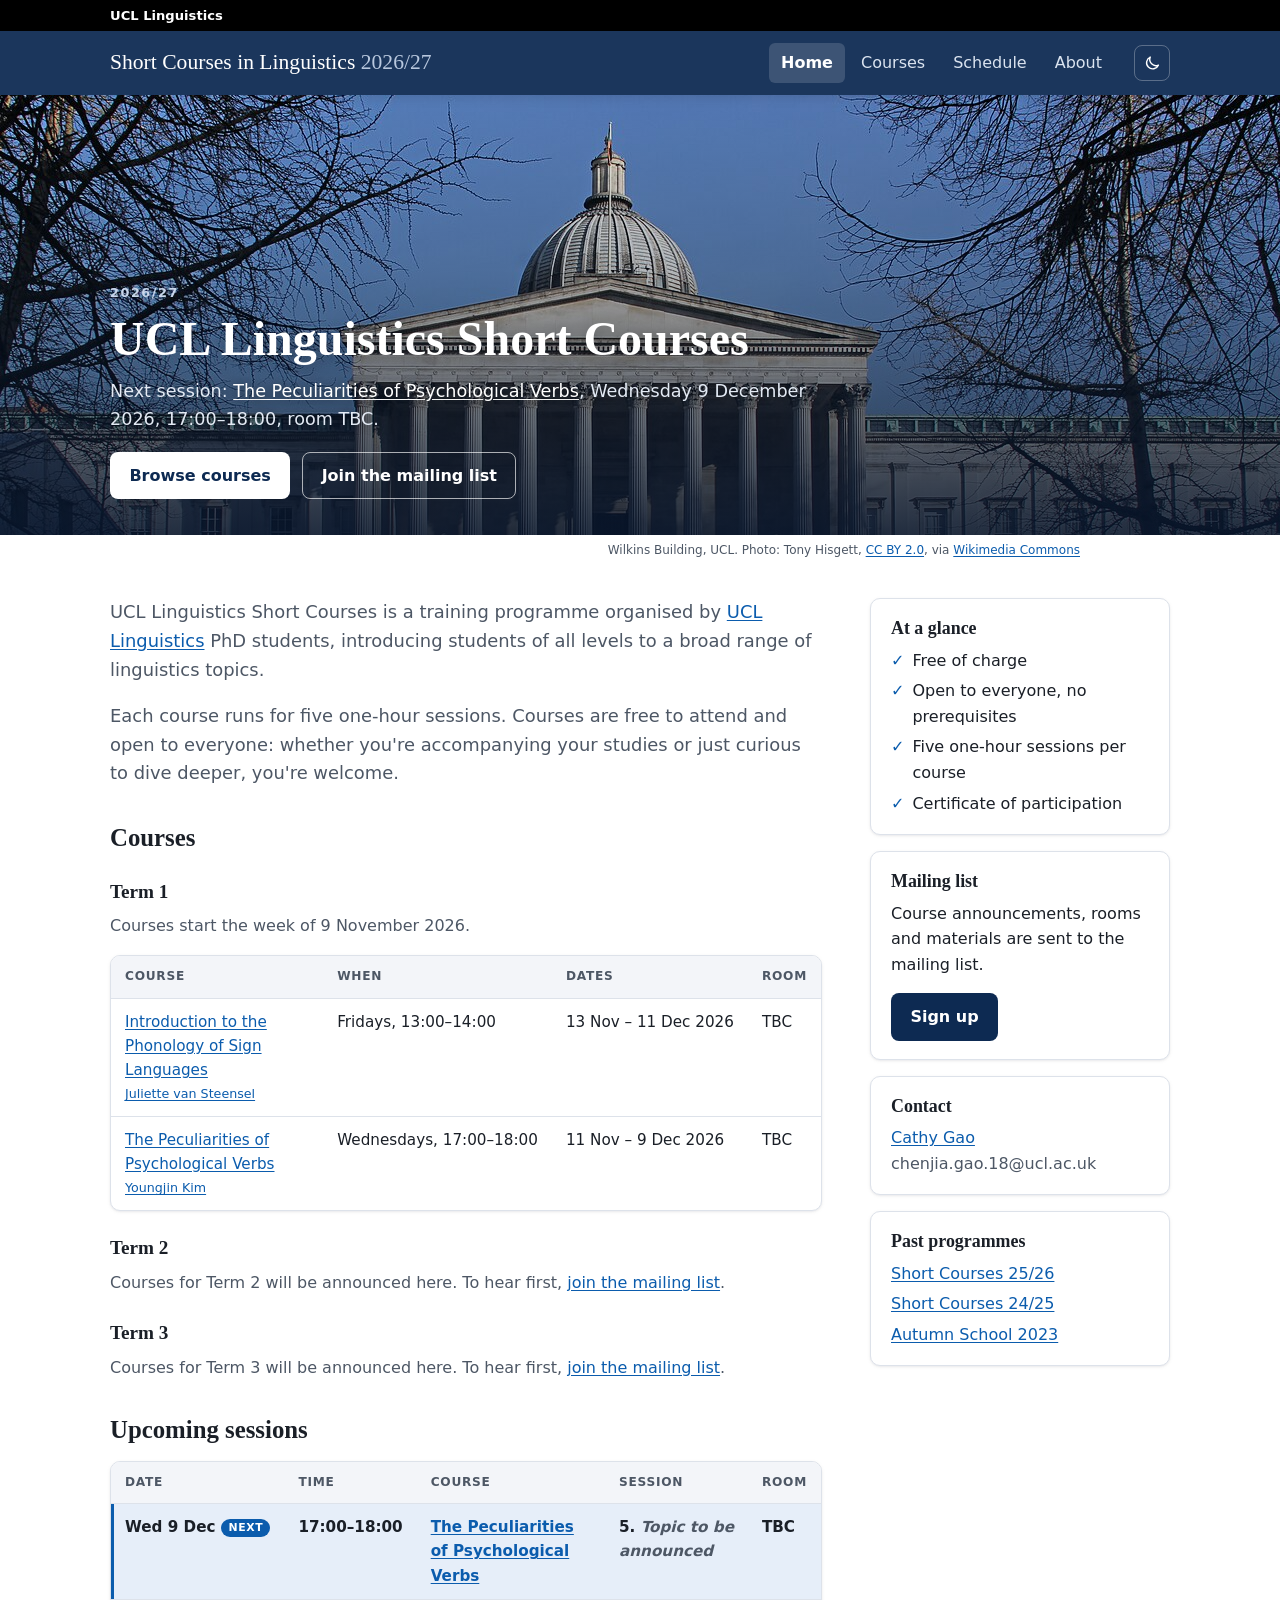
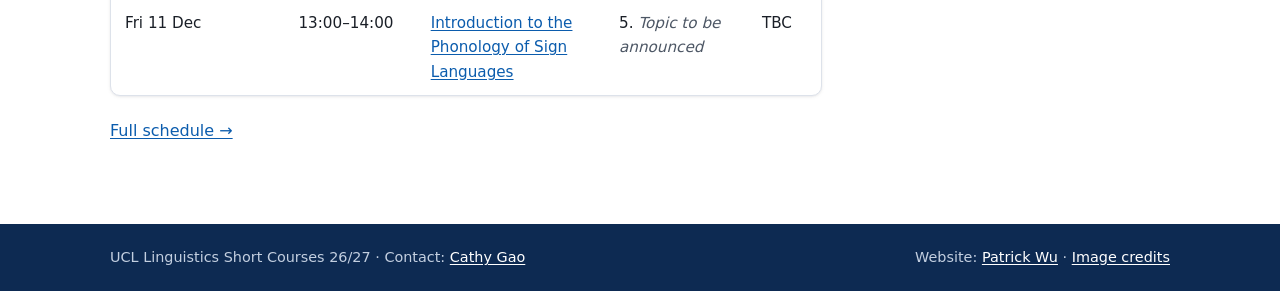
==== index.html @ 97207bc5 "init page" ====
<!DOCTYPE html>
<html lang="en-GB">
<head>
  <meta charset="utf-8">
  <meta name="viewport" content="width=device-width, initial-scale=1">
  <title>UCL Linguistics Short Courses</title>
  <meta name="description" content="Free short courses in linguistics, taught by UCL Linguistics PhD students and researchers. Open to everyone.">
  <link rel="icon" href="assets/favicon.svg" type="image/svg+xml">
  <link rel="stylesheet" href="assets/site.css">
</head>
<!-- Content lives in data.js. This file only says which page to show. -->
<body data-page="home">
  <div id="app">
    <noscript><p style="padding:2rem">Please turn on JavaScript to view this site.</p></noscript>
  </div>
  <script src="data.js"></script>
  <script src="assets/site.js"></script>
</body>
</html>
---- assets/site.css ----
/* UCL Linguistics Short Courses — site styles */

:root {
  --bg: #ffffff;
  --bg-soft: #f3f5f9;
  --surface: #ffffff;
  --ink: #1a1f27;
  --ink-2: #4d5765;
  --line: #dde2ea;
  --navy: #0d2a52;
  --link: #0b5cad;
  --link-hover: #083f78;
  --accent-soft: #e6eef9;
  --btn: #0d2a52;
  --notice: #fff6d6;
  --notice-line: #e2c25a;
  --radius: 10px;
  --shadow: 0 1px 2px rgba(16, 24, 40, .05), 0 1px 4px rgba(16, 24, 40, .05);
  --shadow-hover: 0 6px 20px rgba(16, 24, 40, .10);
  --font: "Segoe UI", system-ui, -apple-system, Roboto, "Helvetica Neue", Arial, sans-serif;
  --font-serif: "Palatino Linotype", Palatino, "Book Antiqua", Georgia, serif;
  color-scheme: light;
}

/* Dark theme: set by the toggle, or by the device setting until the toggle is used */
:root[data-theme="dark"] {
  --bg: #10141a;
  --bg-soft: #161c24;
  --surface: #1a212b;
  --ink: #e7eaf0;
  --ink-2: #a6afbd;
  --line: #2a3340;
  --link: #8ab8f0;
  --link-hover: #b5d2f6;
  --accent-soft: #1d3150;
  --btn: #2f62ad;
  --notice: #3a3115;
  --notice-line: #7a6522;
  --shadow: 0 1px 2px rgba(0, 0, 0, .3);
  --shadow-hover: 0 6px 20px rgba(0, 0, 0, .45);
  color-scheme: dark;
}
/* Avoid a white flash before the script has picked the theme */
@media (prefers-color-scheme: dark) { html:not([data-theme]) { background: #10141a; } }

*, *::before, *::after { box-sizing: border-box; }
html { -webkit-text-size-adjust: 100%; scroll-padding-top: 84px; }
@media (prefers-reduced-motion: no-preference) { html { scroll-behavior: smooth; } }
body { margin: 0; background: var(--bg); color: var(--ink); font: 16px/1.6 var(--font); transition: background-color .2s, color .2s; }
img { max-width: 100%; height: auto; display: block; }
a { color: var(--link); text-underline-offset: 2px; transition: color .15s; }
a:hover { color: var(--link-hover); }
:focus-visible { outline: 2px solid var(--link); outline-offset: 2px; border-radius: 4px; }
h1, h2, h3 { font-family: var(--font-serif); font-weight: 700; line-height: 1.25; color: var(--ink); }
h1 { font-size: 2.1rem; margin: 0 0 .5rem; }
h2 { font-size: 1.55rem; margin: 2.2rem 0 .9rem; }
h3 { font-size: 1.2rem; margin: 1.6rem 0 .6rem; }
h4 { font-size: 1rem; margin: 0; }
p { margin: 0 0 1em; }
.wrap { max-width: 1100px; margin: 0 auto; padding: 0 20px; }
.muted { color: var(--ink-2); }
.tba { color: var(--ink-2); font-style: italic; }
.skip { position: absolute; left: -999px; top: 8px; background: var(--bg); padding: 8px 12px; z-index: 30; }
.skip:focus { left: 8px; }
.ic { width: 1.1em; height: 1.1em; fill: none; stroke: currentColor; stroke-width: 1.8; stroke-linecap: round; stroke-linejoin: round; }

/* ---------- buttons ---------- */

.btn {
  display: inline-flex; align-items: center; gap: 8px;
  padding: .62em 1.15em; border-radius: 8px; border: 1.5px solid transparent;
  background: var(--btn); color: #fff; font-weight: 600; text-decoration: none;
  transition: background-color .15s, transform .15s, box-shadow .15s;
}
.btn:hover { color: #fff; transform: translateY(-1px); box-shadow: var(--shadow-hover); }
.btn-light { background: #fff; color: var(--navy); }
.btn-light:hover { background: #eaf1fb; color: var(--navy); }
.btn-outline { background: transparent; color: #fff; border-color: rgba(255, 255, 255, .65); }
.btn-outline:hover { background: rgba(255, 255, 255, .12); }

/* ---------- masthead ---------- */

.topbar { background: #000; font-size: .82rem; }
.topbar .wrap { padding-top: 5px; padding-bottom: 5px; }
.topbar a { color: #fff; text-decoration: none; font-weight: 600; }
.topbar a:hover { color: #fff; text-decoration: underline; }

.masthead {
  position: sticky; top: 0; z-index: 20;
  background: color-mix(in srgb, var(--navy) 94%, transparent);
  backdrop-filter: saturate(1.3) blur(8px);
  box-shadow: 0 2px 12px rgba(0, 0, 0, .12);
}
.masthead .wrap { display: flex; flex-wrap: wrap; align-items: center; gap: 8px 20px; min-height: 64px; }
.site-title { margin-right: auto; color: #fff; text-decoration: none; font-family: var(--font-serif); line-height: 1.2; font-size: 1.35rem; }
.site-title:hover { color: #fff; }
.site-title span { font-weight: 400; color: #b9c8de; }
.masthead nav ul { list-style: none; display: flex; gap: 4px; margin: 0; padding: 0; }
.masthead nav a {
  display: block; padding: 7px 12px; border-radius: 6px;
  color: #dbe4f0; text-decoration: none; transition: background-color .15s, color .15s;
}
.masthead nav a:hover { color: #fff; background: rgba(255, 255, 255, .09); }
.masthead nav a[aria-current="page"] { color: #fff; background: rgba(255, 255, 255, .15); font-weight: 600; }
.theme-toggle {
  display: grid; place-items: center; width: 36px; height: 36px; padding: 0; cursor: pointer;
  border: 1px solid rgba(255, 255, 255, .28); border-radius: 8px; background: transparent; color: #fff; font-size: 1.05rem;
  transition: background-color .15s;
}
.theme-toggle:hover { background: rgba(255, 255, 255, .1); }

.notice { background: var(--notice); border-bottom: 1px solid var(--notice-line); }
.notice .wrap { padding-top: 10px; padding-bottom: 10px; }

/* ---------- hero (home) ---------- */

.hero { position: relative; isolation: isolate; background: var(--navy); color: #fff; overflow: hidden; }
.hero > img { position: absolute; inset: 0; width: 100%; height: 100%; object-fit: cover; object-position: center 30%; z-index: -2; }
.hero::before {
  content: ""; position: absolute; inset: 0; z-index: -1;
  background: linear-gradient(180deg, rgba(8, 22, 45, .05) 0%, rgba(8, 22, 45, .3) 40%, rgba(8, 22, 45, .88) 100%);
}
.hero .wrap { min-height: clamp(320px, 36vw, 440px); display: flex; flex-direction: column; justify-content: flex-end; padding-top: 48px; padding-bottom: 36px; }
.hero .eyebrow { font-size: .8rem; letter-spacing: .12em; text-transform: uppercase; font-weight: 600; color: #c9d7ec; margin: 0 0 6px; }
.hero h1 { color: #fff; font-size: clamp(2rem, 4.4vw, 3rem); margin: 0 0 8px; text-shadow: 0 2px 16px rgba(0, 0, 0, .35); }
.hero-status { font-size: 1.1rem; color: #e3eaf4; max-width: 42em; margin-bottom: 18px; text-shadow: 0 1px 8px rgba(0, 0, 0, .45); }
.hero a:not(.btn) { color: #fff; }
.hero-actions { display: flex; flex-wrap: wrap; gap: 12px; }
.credit { font-size: .75rem; color: var(--ink-2); text-align: right; margin: 0; padding-top: 6px; padding-bottom: 6px; }

/* ---------- layout ---------- */

main { padding-bottom: 64px; }
.page { padding-top: 32px; }
.page-title { padding-top: 36px; }
.with-aside { display: grid; grid-template-columns: minmax(0, 1fr) 300px; gap: 48px; align-items: start; }
.with-aside > :first-child > :first-child { margin-top: 0; }
.lead { font-size: 1.12rem; color: var(--ink-2); }

.box {
  background: var(--surface); border: 1px solid var(--line); border-radius: var(--radius);
  padding: 18px 20px; margin-bottom: 16px; box-shadow: var(--shadow);
}
.box h2 { font-size: 1.12rem; margin: 0 0 8px; }
.box p:last-child, .box ul:last-child { margin-bottom: 0; }
.plain { list-style: none; margin: 0; padding: 0; }
.plain li + li { margin-top: 5px; }
.ticks li { display: flex; gap: 8px; align-items: baseline; }
.ticks li::before { content: "✓"; color: var(--link); font-weight: 700; }

.contents { background: var(--bg-soft); border-radius: var(--radius); padding: 16px 20px; margin: 0 0 8px; }
.contents h2 { font-size: .85rem; margin: 0 0 8px; font-family: var(--font); text-transform: uppercase; letter-spacing: .08em; color: var(--ink-2); }
.contents ul ul { margin: 2px 0 6px; padding-left: 1.2em; }
.contents li > span { font-weight: 600; }

/* ---------- tables ---------- */

.table-wrap { border: 1px solid var(--line); border-radius: var(--radius); overflow: hidden; background: var(--surface); box-shadow: var(--shadow); margin: 0 0 1.4rem; }
table { width: 100%; border-collapse: collapse; font-size: .95rem; }
th, td { text-align: left; vertical-align: top; padding: 11px 14px; border-bottom: 1px solid var(--line); }
tbody tr:last-child td { border-bottom: 0; }
thead th { background: var(--bg-soft); font-size: .76rem; text-transform: uppercase; letter-spacing: .06em; color: var(--ink-2); white-space: nowrap; }
tbody tr { transition: background-color .12s; }
tbody tr:hover { background: var(--bg-soft); }
td.nowrap { white-space: nowrap; }
td small { display: block; color: var(--ink-2); margin-top: 2px; }
tr.is-past td, tr.is-past a { color: var(--ink-2); }
tr.is-next { background: var(--accent-soft); }
tr.is-next:hover { background: var(--accent-soft); }
tr.is-next td { font-weight: 600; }
tr.is-next td:first-child { box-shadow: inset 3px 0 var(--link); }
.label-next {
  display: inline-block; font: 700 .68rem/1.6 var(--font); text-transform: uppercase; letter-spacing: .06em;
  color: #fff; background: var(--link); padding: 0 7px; margin-left: 6px; border-radius: 999px; vertical-align: 1px;
}
:root[data-theme="dark"] .label-next { color: #0e1a2b; }

table.info { max-width: 760px; margin-bottom: 1.2rem; }
table.info th, table.info td { padding: 8px 12px 8px 0; }
table.info tr:hover { background: none; }
table.info th { width: 9.5em; color: var(--ink-2); font-weight: 600; }
table.info tbody tr:last-child th, table.info tbody tr:last-child td { border-bottom: 0; }

.filter-bar { display: flex; align-items: center; gap: 10px; margin: 0 0 8px; }
.filter-bar select {
  font: inherit; padding: 7px 10px; border: 1px solid var(--line); border-radius: 8px;
  background: var(--surface); color: var(--ink); flex: 0 1 auto; min-width: 0; width: 26em; max-width: 100%;
}

/* ---------- courses ---------- */

.course {
  background: var(--surface); border: 1px solid var(--line); border-radius: var(--radius);
  padding: 26px 30px; margin-top: 22px; box-shadow: var(--shadow);
}
.course h2 { margin-top: 0; }
.sessions { list-style: none; margin: 0; padding: 0; }
.sessions > li { display: flex; gap: 14px; padding: 13px 0; border-top: 1px solid var(--line); }
.session-n {
  flex: none; width: 30px; height: 30px; border-radius: 50%; display: grid; place-items: center;
  background: var(--accent-soft); color: var(--link); font-weight: 700; font-size: .9rem; margin-top: 1px;
}
.sessions .is-past .session-n { background: var(--bg-soft); color: var(--ink-2); }
.sessions .when { font-size: .9rem; color: var(--ink-2); margin: 2px 0 0; }
.sessions .is-past h4, .sessions .is-past .when { color: var(--ink-2); }
.sessions .detail { margin-top: 6px; }
.sessions .detail p, .sessions .detail ul { margin: 0 0 6px; }
.sessions ul.readings { padding-left: 1.2em; font-size: .95rem; }
.term-heading {
  font-size: .95rem; text-transform: uppercase; letter-spacing: .1em; font-family: var(--font);
  color: var(--ink-2); border-bottom: 2px solid var(--line); padding-bottom: 8px; margin-top: 44px;
}
.person + .person { margin-top: 14px; }
.person p { margin: 0; }

/* ---------- about ---------- */

figure.figure { float: right; width: min(380px, 45%); margin: 4px 0 16px 28px; }
figure.figure img { border-radius: 8px; box-shadow: var(--shadow-hover); }
figure.figure figcaption { margin-top: 8px; font-size: .78rem; color: var(--ink-2); }
.faq h3 { font-family: var(--font); font-size: 1rem; margin: 1.2rem 0 .3rem; }
.clear { clear: both; }

/* ---------- footer ---------- */

.site-footer { background: var(--navy); color: #c3cfe0; font-size: .9rem; }
.site-footer a { color: #fff; }
.site-footer a:hover { color: #cfe0f7; }
.site-footer .wrap { display: flex; flex-wrap: wrap; justify-content: space-between; gap: 8px 24px; padding-top: 22px; padding-bottom: 22px; }

/* ---------- data.js problems ---------- */

.fatal, .dev-warn { max-width: 860px; margin: 24px auto; padding: 16px 20px; border-radius: 8px; font: 15px/1.5 var(--font); }
.fatal { background: #fde8e8; color: #7a1010; border: 2px solid #e05252; }
.dev-warn { background: #fff4cc; color: #4d3800; border: 1px solid #e6c34d; }
.dev-warn ul { margin: 6px 0 0; padding-left: 1.2em; }

/* ---------- small screens ---------- */

@media (max-width: 900px) {
  .with-aside { grid-template-columns: 1fr; gap: 8px; }
  figure.figure { float: none; width: 100%; margin: 0 0 16px; }
}

@media (max-width: 640px) {
  html { scroll-padding-top: 120px; }
  h1 { font-size: 1.7rem; }
  .masthead .wrap { padding-top: 10px; padding-bottom: 4px; }
  .site-title { font-size: 1.05rem; flex: 1; min-width: 0; }
  .hero::before { background: linear-gradient(180deg, rgba(8, 22, 45, .3) 0%, rgba(8, 22, 45, .65) 45%, rgba(8, 22, 45, .92) 100%); }
  .masthead nav { order: 3; width: 100%; overflow-x: auto; }
  .masthead nav ul { margin-left: -12px; }
  .course { padding: 20px 18px; }
  /* Stack data tables into labelled rows */
  table.stack thead { position: absolute; width: 1px; height: 1px; overflow: hidden; clip: rect(0 0 0 0); }
  table.stack tr { display: block; padding: 10px 14px; border-bottom: 1px solid var(--line); }
  table.stack tbody tr:last-child { border-bottom: 0; }
  table.stack td { display: flex; gap: 10px; border: 0; padding: 2px 0; }
  table.stack td::before { content: attr(data-label); flex: 0 0 5.2em; color: var(--ink-2); font-size: .78rem; text-transform: uppercase; letter-spacing: .04em; padding-top: 2px; }
  table.stack td.nowrap { white-space: normal; }
  table.stack tr.is-next { box-shadow: inset 3px 0 var(--link); }
  table.stack tr.is-next td:first-child { box-shadow: none; }
}

@media (prefers-reduced-motion: reduce) {
  *, *::before, *::after { transition: none !important; }
}
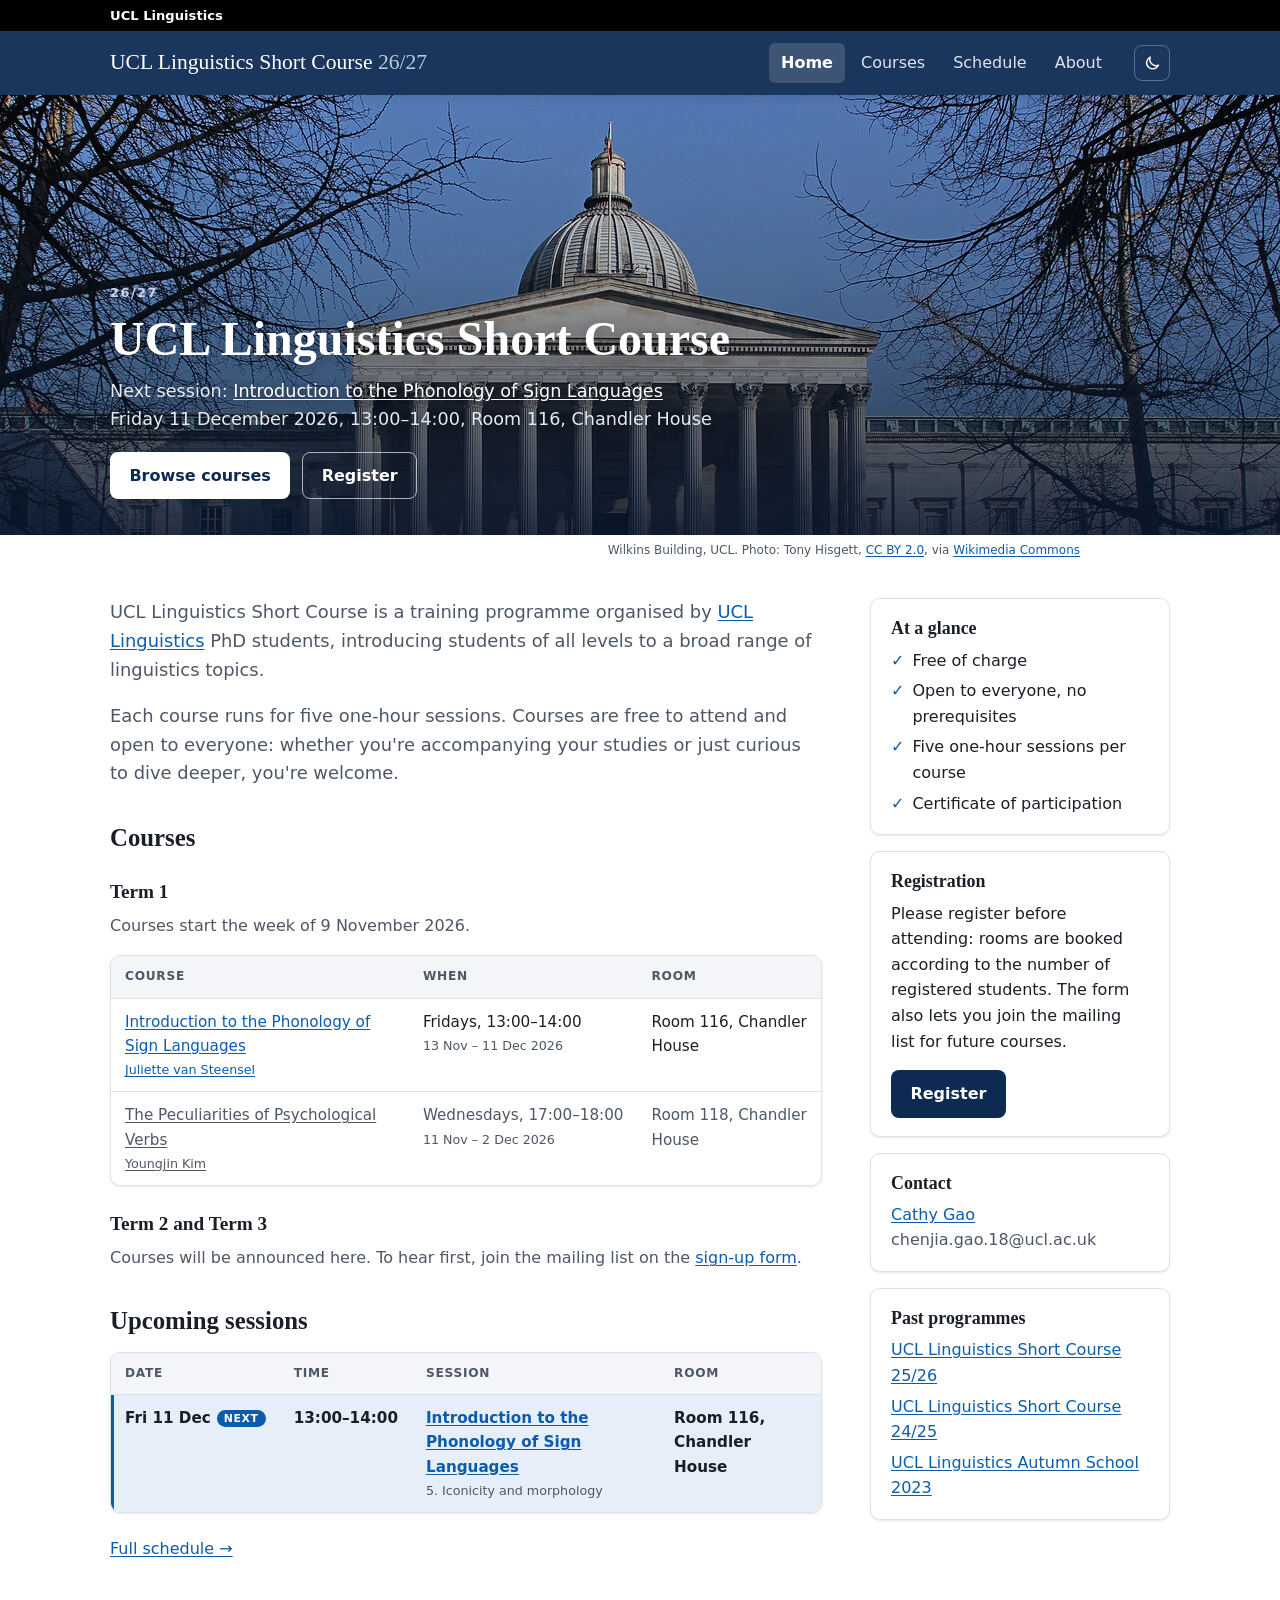
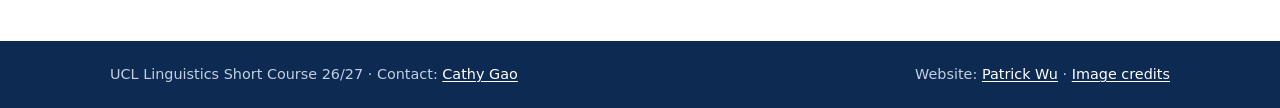
==== commit 7c75f7f3: "refactor" ====
--- a/index.html
+++ b/index.html
@@ -3,8 +3,8 @@
 <head>
   <meta charset="utf-8">
   <meta name="viewport" content="width=device-width, initial-scale=1">
-  <title>UCL Linguistics Short Courses</title>
-  <meta name="description" content="Free short courses in linguistics, taught by UCL Linguistics PhD students and researchers. Open to everyone.">
+  <title>UCL Linguistics Short Course</title>
+  <meta name="description" content="UCL Linguistics Short Course: free courses organised by UCL Linguistics PhD students. Open to everyone.">
   <link rel="icon" href="assets/favicon.svg" type="image/svg+xml">
   <link rel="stylesheet" href="assets/site.css">
 </head>
--- a/assets/site.css
+++ b/assets/site.css
@@ -51,6 +51,8 @@
 a { color: var(--link); text-underline-offset: 2px; transition: color .15s; }
 a:hover { color: var(--link-hover); }
 :focus-visible { outline: 2px solid var(--link); outline-offset: 2px; border-radius: 4px; }
+.topbar :focus-visible, .masthead :focus-visible, .hero :focus-visible, .site-footer :focus-visible { outline-color: #fff; }
+[hidden] { display: none !important; }
 h1, h2, h3 { font-family: var(--font-serif); font-weight: 700; line-height: 1.25; color: var(--ink); }
 h1 { font-size: 2.1rem; margin: 0 0 .5rem; }
 h2 { font-size: 1.55rem; margin: 2.2rem 0 .9rem; }
@@ -125,6 +127,7 @@
 .hero h1 { color: #fff; font-size: clamp(2rem, 4.4vw, 3rem); margin: 0 0 8px; text-shadow: 0 2px 16px rgba(0, 0, 0, .35); }
 .hero-status { font-size: 1.1rem; color: #e3eaf4; max-width: 42em; margin-bottom: 18px; text-shadow: 0 1px 8px rgba(0, 0, 0, .45); }
 .hero a:not(.btn) { color: #fff; }
+.no-break { white-space: nowrap; }
 .hero-actions { display: flex; flex-wrap: wrap; gap: 12px; }
 .credit { font-size: .75rem; color: var(--ink-2); text-align: right; margin: 0; padding-top: 6px; padding-bottom: 6px; }
 
@@ -168,18 +171,13 @@
 tr.is-next { background: var(--accent-soft); }
 tr.is-next:hover { background: var(--accent-soft); }
 tr.is-next td { font-weight: 600; }
+tr.is-next td small { font-weight: 400; }
 tr.is-next td:first-child { box-shadow: inset 3px 0 var(--link); }
 .label-next {
   display: inline-block; font: 700 .68rem/1.6 var(--font); text-transform: uppercase; letter-spacing: .06em;
-  color: #fff; background: var(--link); padding: 0 7px; margin-left: 6px; border-radius: 999px; vertical-align: 1px;
+  color: #fff; background: var(--link); padding: 0 7px; margin-left: 6px; border-radius: 999px; vertical-align: 1px; align-self: center;
 }
 :root[data-theme="dark"] .label-next { color: #0e1a2b; }
-
-table.info { max-width: 760px; margin-bottom: 1.2rem; }
-table.info th, table.info td { padding: 8px 12px 8px 0; }
-table.info tr:hover { background: none; }
-table.info th { width: 9.5em; color: var(--ink-2); font-weight: 600; }
-table.info tbody tr:last-child th, table.info tbody tr:last-child td { border-bottom: 0; }
 
 .filter-bar { display: flex; align-items: center; gap: 10px; margin: 0 0 8px; }
 .filter-bar select {
@@ -193,7 +191,29 @@
   background: var(--surface); border: 1px solid var(--line); border-radius: var(--radius);
   padding: 26px 30px; margin-top: 22px; box-shadow: var(--shadow);
 }
-.course h2 { margin-top: 0; }
+.course h2 { margin: 0 0 6px; }
+.course > p { max-width: 46rem; }
+.course-area { font-size: .76rem; font-weight: 700; letter-spacing: .08em; text-transform: uppercase; color: var(--link); margin: 0 0 4px; }
+.byline { color: var(--ink-2); margin-bottom: 16px; overflow-wrap: anywhere; }
+.byline p { margin: 0; }
+.byline strong { color: var(--ink); }
+.facts {
+  display: grid; grid-template-columns: repeat(2, minmax(0, 1fr)); gap: 12px 24px;
+  background: var(--bg-soft); border-radius: 8px; padding: 14px 18px; margin: 0 0 1.2rem;
+}
+.facts dt { font-size: .74rem; font-weight: 700; letter-spacing: .06em; text-transform: uppercase; color: var(--ink-2); }
+.facts dd { margin: 1px 0 0; }
+.facts small { display: block; color: var(--ink-2); font-size: .82rem; margin-top: 2px; }
+.fact-wide { grid-column: 1 / -1; }
+
+/* Expandable sections */
+.fold > summary { display: flex; align-items: center; gap: 8px; width: fit-content; cursor: pointer; list-style: none; }
+.fold > summary::-webkit-details-marker { display: none; }
+.fold > summary::before { content: "▸"; display: inline-block; font-size: 1.4em; line-height: 1; color: var(--link); transition: transform .15s; }
+.fold[open] > summary::before { transform: rotate(90deg); }
+.session-more { margin-top: 5px; }
+.session-more > summary { color: var(--link); font-size: .9rem; font-weight: 600; }
+
 .sessions { list-style: none; margin: 0; padding: 0; }
 .sessions > li { display: flex; gap: 14px; padding: 13px 0; border-top: 1px solid var(--line); }
 .session-n {
@@ -201,17 +221,25 @@
   background: var(--accent-soft); color: var(--link); font-weight: 700; font-size: .9rem; margin-top: 1px;
 }
 .sessions .is-past .session-n { background: var(--bg-soft); color: var(--ink-2); }
+.session-body { min-width: 0; }
 .sessions .when { font-size: .9rem; color: var(--ink-2); margin: 2px 0 0; }
+.sessions .when strong { color: var(--ink); font-weight: 600; }
+.session-note { font-size: .95rem; margin: 5px 0 0; }
 .sessions .is-past h4, .sessions .is-past .when { color: var(--ink-2); }
+.session-readings ul.readings { margin: 2px 0 0; }
 .sessions .detail { margin-top: 6px; }
 .sessions .detail p, .sessions .detail ul { margin: 0 0 6px; }
-.sessions ul.readings { padding-left: 1.2em; font-size: .95rem; }
+ul.readings { padding-left: 1.2em; font-size: .95rem; overflow-wrap: anywhere; }
+ul.readings li + li { margin-top: 6px; }
+.reading-list h4 { margin: 14px 0 6px; }
+.reading-list ul.readings { margin: 0; }
 .term-heading {
   font-size: .95rem; text-transform: uppercase; letter-spacing: .1em; font-family: var(--font);
   color: var(--ink-2); border-bottom: 2px solid var(--line); padding-bottom: 8px; margin-top: 44px;
 }
 .person + .person { margin-top: 14px; }
-.person p { margin: 0; }
+.person h4 { margin-bottom: 4px; }
+.person p:last-child { margin-bottom: 0; }
 
 /* ---------- about ---------- */
 
@@ -242,15 +270,23 @@
   figure.figure { float: none; width: 100%; margin: 0 0 16px; }
 }
 
+/* Title and theme switch on one row, navigation on the next */
+@media (max-width: 800px) {
+  html { scroll-padding-top: 120px; }
+  .masthead .wrap { padding-top: 10px; padding-bottom: 4px; }
+  .site-title { flex: 1; min-width: 0; }
+  /* The negative margins line the link text up with the title without cutting off the highlighted tab */
+  .masthead nav { order: 3; width: calc(100% + 24px); margin: 0 -12px; overflow-x: auto; }
+  .masthead nav a:focus-visible { outline-offset: -2px; }
+}
+
 @media (max-width: 640px) {
-  html { scroll-padding-top: 120px; }
   h1 { font-size: 1.7rem; }
-  .masthead .wrap { padding-top: 10px; padding-bottom: 4px; }
-  .site-title { font-size: 1.05rem; flex: 1; min-width: 0; }
+  .site-title { font-size: 1.05rem; }
+  .hero-status { font-size: 1rem; }
   .hero::before { background: linear-gradient(180deg, rgba(8, 22, 45, .3) 0%, rgba(8, 22, 45, .65) 45%, rgba(8, 22, 45, .92) 100%); }
-  .masthead nav { order: 3; width: 100%; overflow-x: auto; }
-  .masthead nav ul { margin-left: -12px; }
   .course { padding: 20px 18px; }
+  .facts { grid-template-columns: minmax(0, 1fr); }
   /* Stack data tables into labelled rows */
   table.stack thead { position: absolute; width: 1px; height: 1px; overflow: hidden; clip: rect(0 0 0 0); }
   table.stack tr { display: block; padding: 10px 14px; border-bottom: 1px solid var(--line); }
